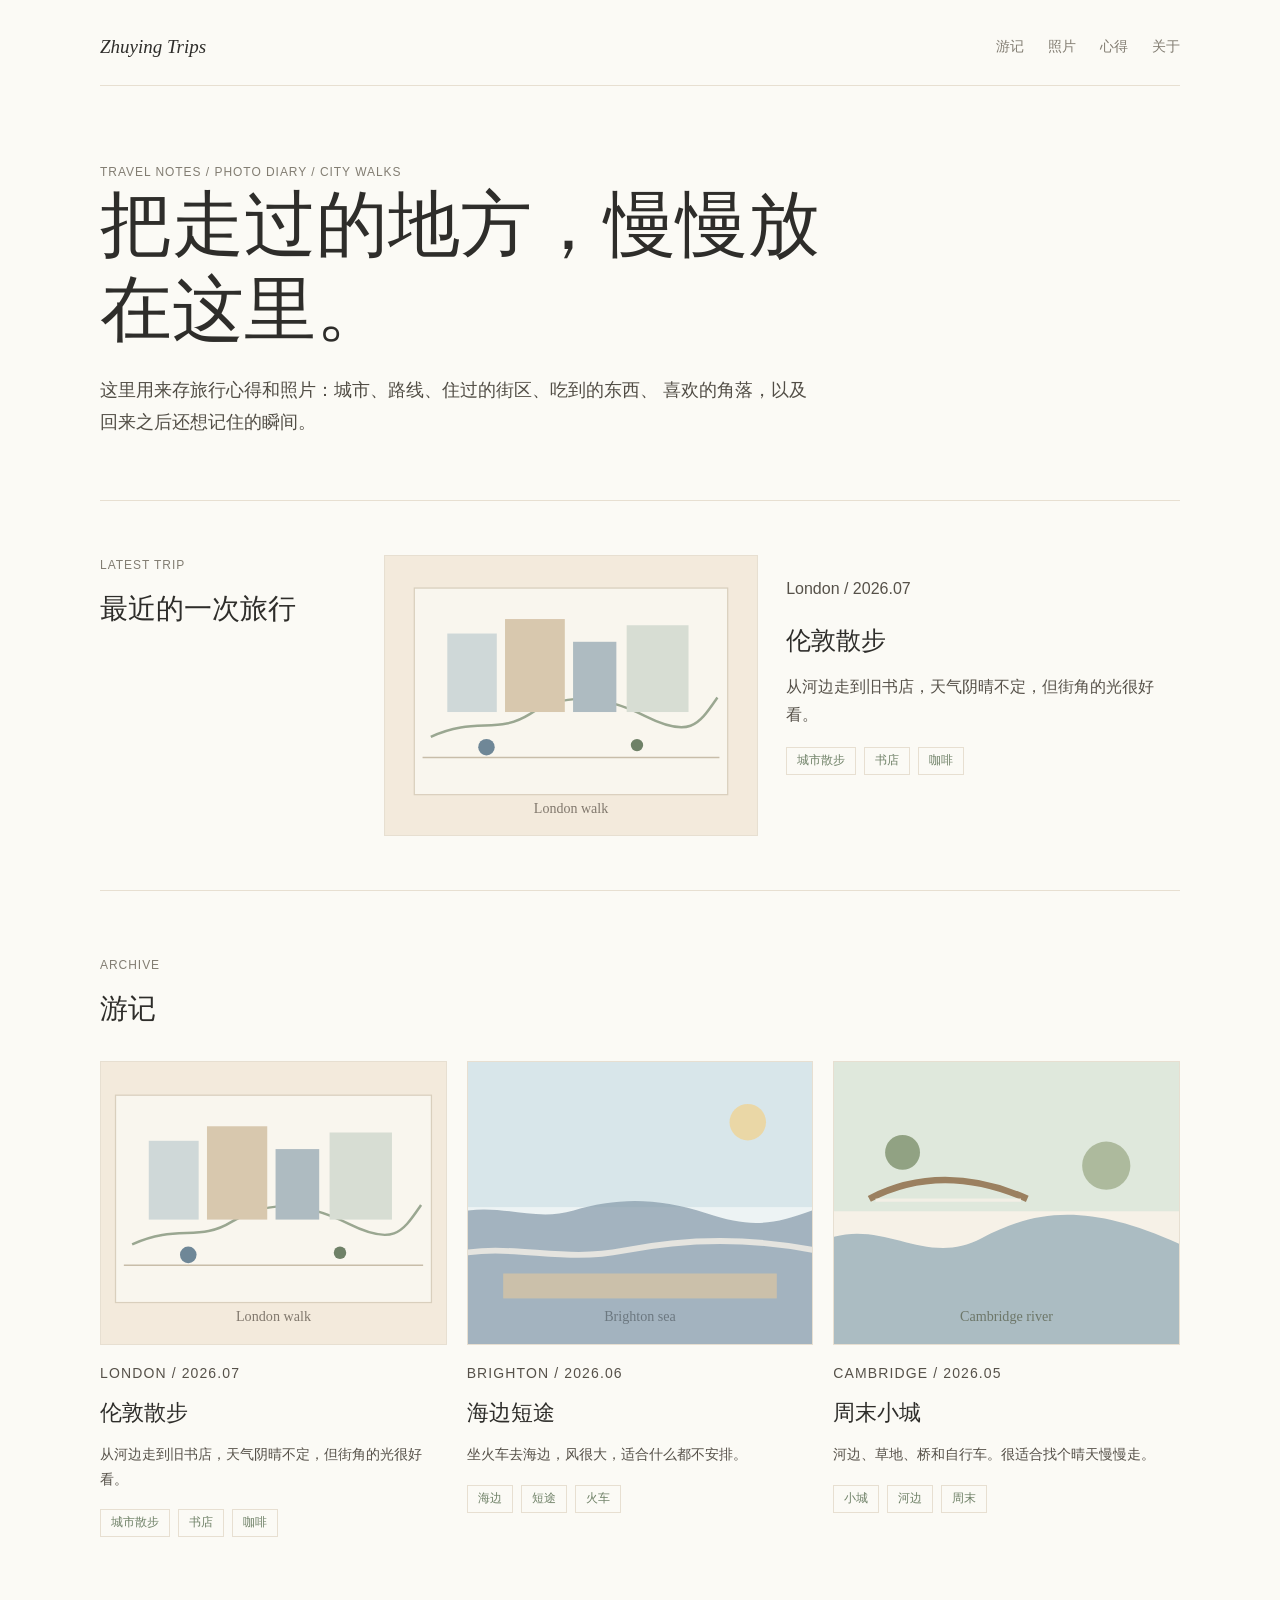
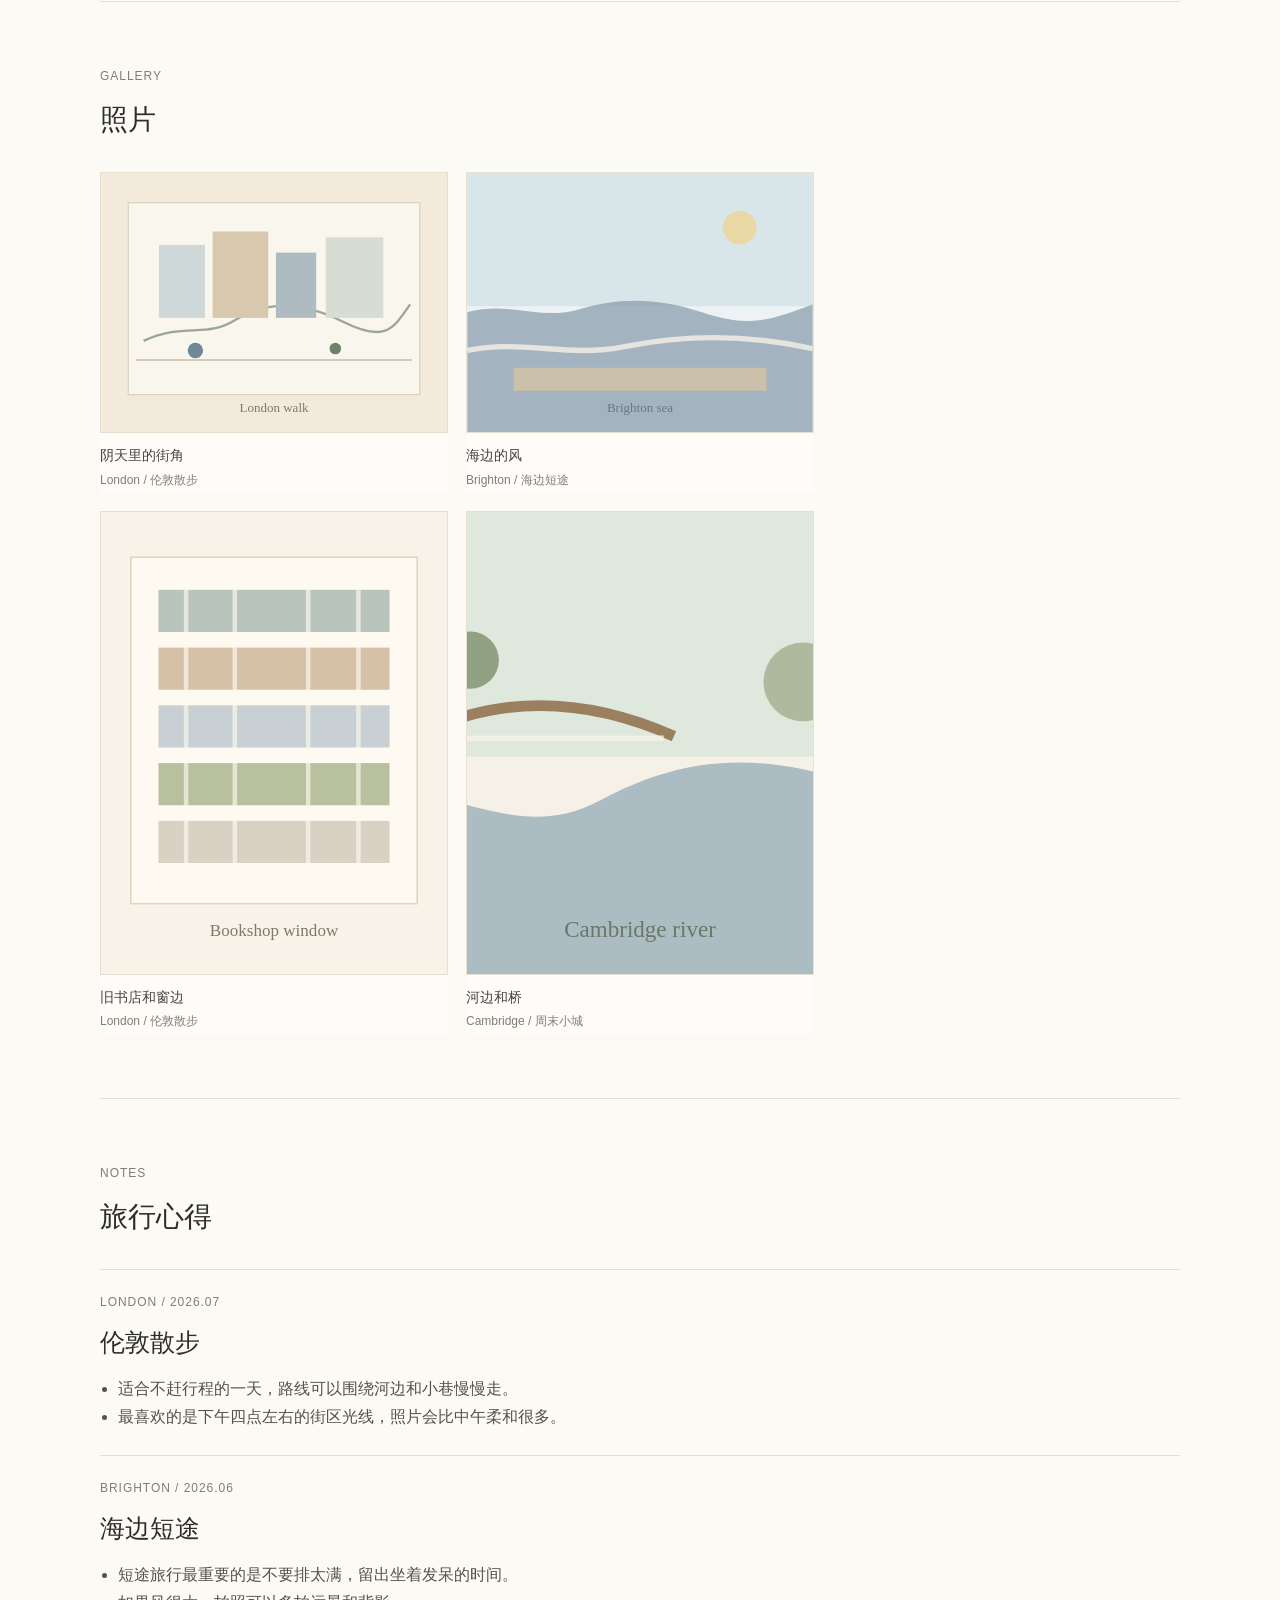
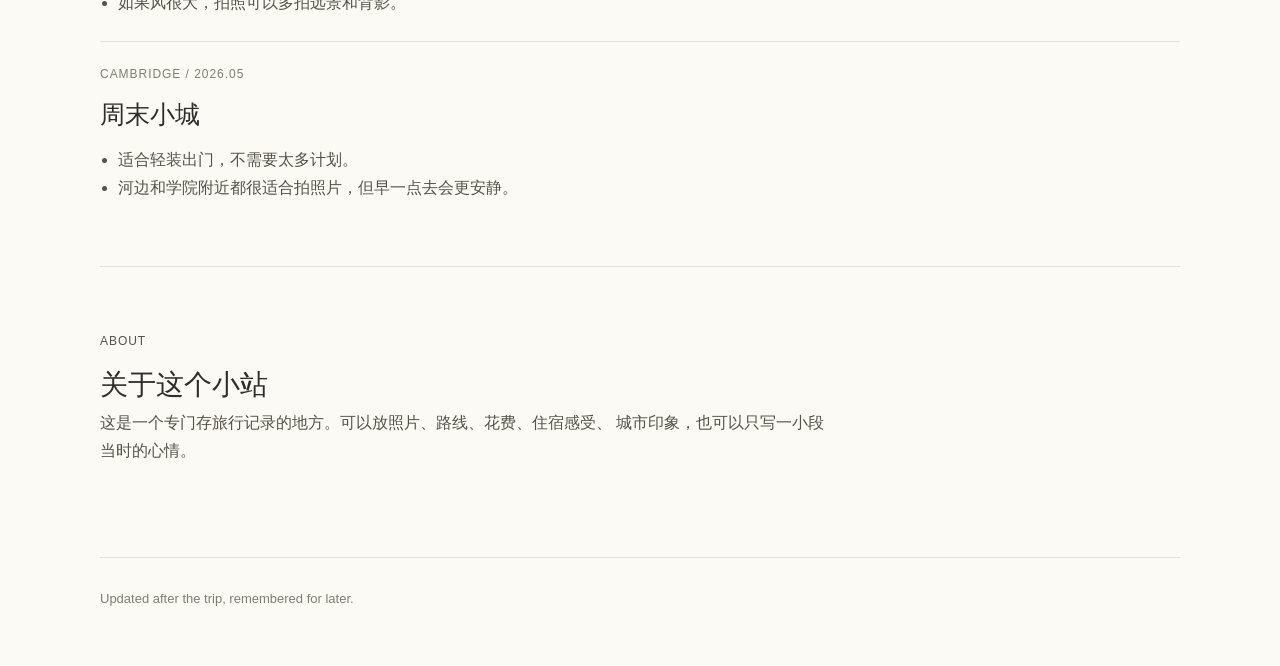
==== travel-journal-site/index.html @ ec0b60fd "Add files via upload" ====
<!doctype html>
<html lang="zh-CN">
  <head>
    <meta charset="utf-8">
    <meta name="viewport" content="width=device-width, initial-scale=1">
    <title>朱颖的旅行笔记</title>
    <meta
      name="description"
      content="记录旅行心得、城市散步、照片和路上的小发现。"
    >
    <link rel="stylesheet" href="./styles.css">
  </head>
  <body>
    <header class="site-header">
      <a class="brand" href="./index.html">Zhuying Trips</a>
      <nav aria-label="主导航">
        <a href="#trips">游记</a>
        <a href="#gallery">照片</a>
        <a href="#notes">心得</a>
        <a href="#about">关于</a>
      </nav>
    </header>

    <main>
      <section class="hero" aria-labelledby="hero-title">
        <p class="eyebrow">Travel notes / photo diary / city walks</p>
        <h1 id="hero-title">把走过的地方，慢慢放在这里。</h1>
        <p class="hero-text">
          这里用来存旅行心得和照片：城市、路线、住过的街区、吃到的东西、
          喜欢的角落，以及回来之后还想记住的瞬间。
        </p>
      </section>

      <section class="featured" aria-labelledby="featured-title">
        <div>
          <p class="eyebrow">Latest trip</p>
          <h2 id="featured-title">最近的一次旅行</h2>
        </div>
        <article class="feature-card" id="featured-trip"></article>
      </section>

      <section class="section" id="trips" aria-labelledby="trips-title">
        <div class="section-head">
          <p class="eyebrow">Archive</p>
          <h2 id="trips-title">游记</h2>
        </div>
        <div class="trip-grid" id="trip-grid"></div>
      </section>

      <section class="section" id="gallery" aria-labelledby="gallery-title">
        <div class="section-head">
          <p class="eyebrow">Gallery</p>
          <h2 id="gallery-title">照片</h2>
        </div>
        <div class="photo-wall" id="photo-wall"></div>
      </section>

      <section class="section notes-section" id="notes" aria-labelledby="notes-title">
        <div class="section-head">
          <p class="eyebrow">Notes</p>
          <h2 id="notes-title">旅行心得</h2>
        </div>
        <div class="note-list" id="note-list"></div>
      </section>

      <section class="about" id="about" aria-labelledby="about-title">
        <p class="eyebrow">About</p>
        <h2 id="about-title">关于这个小站</h2>
        <p>
          这是一个专门存旅行记录的地方。可以放照片、路线、花费、住宿感受、
          城市印象，也可以只写一小段当时的心情。
        </p>
      </section>
    </main>

    <footer class="footer">
      <p>Updated after the trip, remembered for later.</p>
    </footer>

    <script src="./data/trips.js"></script>
    <script src="./script.js"></script>
  </body>
</html>
---- travel-journal-site/styles.css ----
:root {
  --paper: #fbfaf5;
  --ink: #2e2d2a;
  --muted: #827d72;
  --line: #e7dfd1;
  --soft: #f2eadc;
  --green: #6f8167;
  --blue: #6f8797;
  --max: 1080px;
  --serif: "Songti SC", "Noto Serif CJK SC", "STSong", "SimSun", serif;
  --sans:
    "PingFang SC", "Hiragino Sans GB", "Microsoft YaHei",
    -apple-system, BlinkMacSystemFont, "Segoe UI", sans-serif;
}

* {
  box-sizing: border-box;
}

html {
  scroll-behavior: smooth;
}

body {
  margin: 0;
  background: var(--paper);
  color: var(--ink);
  font-family: var(--sans);
  line-height: 1.75;
}

a {
  color: inherit;
  text-decoration: none;
}

img {
  display: block;
  max-width: 100%;
}

.site-header {
  width: min(var(--max), calc(100% - 36px));
  margin: 0 auto;
  padding: 30px 0 22px;
  display: flex;
  align-items: center;
  justify-content: space-between;
  border-bottom: 1px solid var(--line);
}

.brand {
  font-family: Georgia, "Times New Roman", var(--serif);
  font-size: 19px;
  font-style: italic;
}

nav {
  display: flex;
  gap: 24px;
  color: var(--muted);
  font-size: 14px;
}

nav a:hover {
  color: var(--green);
}

main {
  width: min(var(--max), calc(100% - 36px));
  margin: 0 auto;
}

.hero {
  padding: 76px 0 62px;
  border-bottom: 1px solid var(--line);
}

.eyebrow,
.meta {
  margin: 0;
  color: var(--muted);
  font-size: 12px;
  letter-spacing: 0.08em;
  text-transform: uppercase;
}

h1,
h2,
h3,
p {
  margin-top: 0;
}

h1 {
  max-width: 760px;
  margin-bottom: 22px;
  font-family: var(--serif);
  font-size: clamp(38px, 6vw, 72px);
  font-weight: 400;
  line-height: 1.18;
}

.hero-text {
  max-width: 720px;
  margin-bottom: 0;
  color: #514d45;
  font-size: 18px;
}

.featured {
  padding: 54px 0;
  display: grid;
  grid-template-columns: 240px 1fr;
  gap: 44px;
  border-bottom: 1px solid var(--line);
}

h2 {
  margin: 8px 0 0;
  font-family: var(--serif);
  font-size: 28px;
  font-weight: 400;
}

.feature-card {
  display: grid;
  grid-template-columns: minmax(260px, 0.95fr) 1fr;
  gap: 28px;
  align-items: stretch;
}

.feature-card img,
.trip-card img,
.photo-card img {
  width: 100%;
  height: 100%;
  object-fit: cover;
  background: var(--soft);
  border: 1px solid var(--line);
}

.feature-card img {
  aspect-ratio: 4 / 3;
}

.feature-copy {
  padding: 20px 0;
}

.feature-copy h3,
.trip-card h3,
.note-item h3 {
  margin: 8px 0 10px;
  font-family: var(--serif);
  font-size: 25px;
  font-weight: 400;
}

.feature-copy p,
.trip-card p,
.note-item li,
.about p {
  color: #565149;
}

.tags {
  display: flex;
  flex-wrap: wrap;
  gap: 8px;
  margin-top: 18px;
}

.tags span {
  padding: 2px 10px 3px;
  border: 1px solid var(--line);
  color: var(--green);
  font-size: 12px;
}

.section {
  padding: 64px 0;
  border-bottom: 1px solid var(--line);
}

.section-head {
  margin-bottom: 28px;
}

.trip-grid {
  display: grid;
  grid-template-columns: repeat(3, 1fr);
  gap: 20px;
}

.trip-card {
  display: grid;
  grid-template-rows: auto 1fr;
  gap: 16px;
}

.trip-card img {
  aspect-ratio: 1 / 0.82;
}

.trip-card h3 {
  font-size: 22px;
}

.trip-card p {
  margin-bottom: 0;
  font-size: 14px;
}

.photo-wall {
  columns: 3 240px;
  column-gap: 18px;
}

.photo-card {
  break-inside: avoid;
  margin: 0 0 18px;
  background: rgba(255, 255, 255, 0.35);
}

.photo-card img {
  aspect-ratio: 4 / 3;
}

.photo-card:nth-child(2n) img {
  aspect-ratio: 3 / 4;
}

.photo-card figcaption {
  padding: 10px 0 2px;
  display: flex;
  flex-direction: column;
  gap: 2px;
  color: #48443e;
  font-size: 14px;
}

.photo-card small {
  color: var(--muted);
  font-size: 12px;
}

.note-list {
  display: grid;
  gap: 24px;
}

.note-item {
  padding-top: 22px;
  border-top: 1px solid var(--line);
}

.note-item ul {
  margin: 0;
  padding-left: 1.15em;
}

.about {
  max-width: 740px;
  padding: 64px 0 76px;
}

.footer {
  width: min(var(--max), calc(100% - 36px));
  margin: 0 auto;
  padding: 30px 0 42px;
  color: var(--muted);
  border-top: 1px solid var(--line);
  font-size: 13px;
}

@media (max-width: 760px) {
  .site-header {
    align-items: flex-start;
    flex-direction: column;
    gap: 16px;
  }

  nav {
    width: 100%;
    justify-content: space-between;
    gap: 12px;
  }

  .hero {
    padding: 54px 0;
  }

  .featured,
  .feature-card,
  .trip-grid {
    grid-template-columns: 1fr;
  }

  .featured {
    gap: 24px;
  }
}
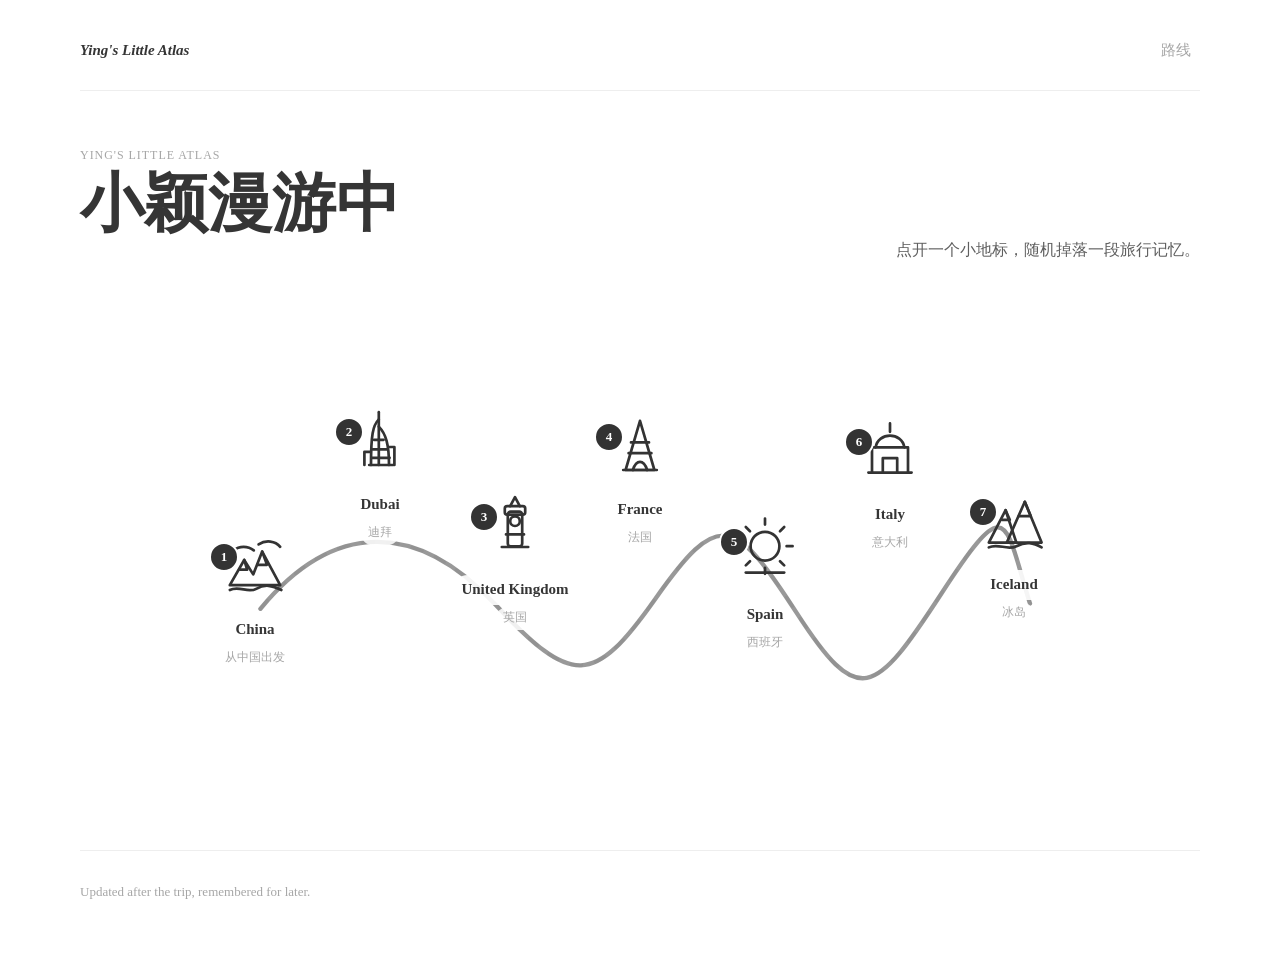
==== commit 215ce989: "Add files via upload" ====
--- a/travel-journal-site/index.html
+++ b/travel-journal-site/index.html
@@ -3,7 +3,7 @@
   <head>
     <meta charset="utf-8">
     <meta name="viewport" content="width=device-width, initial-scale=1">
-    <title>朱颖的旅行笔记</title>
+    <title>Ying's Little Atlas - 小颖漫游中</title>
     <meta
       name="description"
       content="记录旅行心得、城市散步、照片和路上的小发现。"
@@ -12,64 +12,25 @@
   </head>
   <body>
     <header class="site-header">
-      <a class="brand" href="./index.html">Zhuying Trips</a>
+      <a class="brand" href="./index.html">Ying's Little Atlas</a>
       <nav aria-label="主导航">
-        <a href="#trips">游记</a>
-        <a href="#gallery">照片</a>
-        <a href="#notes">心得</a>
-        <a href="#about">关于</a>
+        <a href="./index.html">路线</a>
       </nav>
     </header>
 
     <main>
-      <section class="hero" aria-labelledby="hero-title">
-        <p class="eyebrow">Travel notes / photo diary / city walks</p>
-        <h1 id="hero-title">把走过的地方，慢慢放在这里。</h1>
-        <p class="hero-text">
-          这里用来存旅行心得和照片：城市、路线、住过的街区、吃到的东西、
-          喜欢的角落，以及回来之后还想记住的瞬间。
-        </p>
-      </section>
-
-      <section class="featured" aria-labelledby="featured-title">
-        <div>
-          <p class="eyebrow">Latest trip</p>
-          <h2 id="featured-title">最近的一次旅行</h2>
+      <section class="map-section top-map" id="map-view" aria-labelledby="map-title">
+        <div class="map-intro">
+          <div>
+            <p class="eyebrow">Ying's Little Atlas</p>
+            <h1 id="map-title">小颖漫游中</h1>
+          </div>
+          <p>
+            点开一个小地标，随机掉落一段旅行记忆。
+          </p>
+          <span class="scroll-hint">向下滑，继续漫游</span>
         </div>
-        <article class="feature-card" id="featured-trip"></article>
-      </section>
-
-      <section class="section" id="trips" aria-labelledby="trips-title">
-        <div class="section-head">
-          <p class="eyebrow">Archive</p>
-          <h2 id="trips-title">游记</h2>
-        </div>
-        <div class="trip-grid" id="trip-grid"></div>
-      </section>
-
-      <section class="section" id="gallery" aria-labelledby="gallery-title">
-        <div class="section-head">
-          <p class="eyebrow">Gallery</p>
-          <h2 id="gallery-title">照片</h2>
-        </div>
-        <div class="photo-wall" id="photo-wall"></div>
-      </section>
-
-      <section class="section notes-section" id="notes" aria-labelledby="notes-title">
-        <div class="section-head">
-          <p class="eyebrow">Notes</p>
-          <h2 id="notes-title">旅行心得</h2>
-        </div>
-        <div class="note-list" id="note-list"></div>
-      </section>
-
-      <section class="about" id="about" aria-labelledby="about-title">
-        <p class="eyebrow">About</p>
-        <h2 id="about-title">关于这个小站</h2>
-        <p>
-          这是一个专门存旅行记录的地方。可以放照片、路线、花费、住宿感受、
-          城市印象，也可以只写一小段当时的心情。
-        </p>
+        <div class="travel-map" id="travel-map" aria-label="旅行地点地图"></div>
       </section>
     </main>
 
@@ -77,6 +38,14 @@
       <p>Updated after the trip, remembered for later.</p>
     </footer>
 
+    <div class="lightbox" id="lightbox" hidden>
+      <button class="lightbox-close" type="button" aria-label="关闭照片">×</button>
+      <img src="" alt="">
+      <p></p>
+    </div>
+
+    <button class="back-top" id="back-top" type="button" aria-label="回到顶部">↑</button>
+
     <script src="./data/trips.js"></script>
     <script src="./script.js"></script>
   </body>
--- a/travel-journal-site/styles.css
+++ b/travel-journal-site/styles.css
@@ -1,13 +1,19 @@
 :root {
-  --paper: #fbfaf5;
-  --ink: #2e2d2a;
-  --muted: #827d72;
-  --line: #e7dfd1;
-  --soft: #f2eadc;
-  --green: #6f8167;
-  --blue: #6f8797;
-  --max: 1080px;
+  --paper: #ffffff;
+  --ink: #353535;
+  --muted: #a6a6a6;
+  --line: #eeeeee;
+  --soft: #f8f8f6;
+  --green: #9caf88;
+  --blue: #9aadb5;
+  --pink: #c98d8d;
+  --yellow: #c9d96f;
+  --peach: #d8b18c;
+  --max: 1120px;
   --serif: "Songti SC", "Noto Serif CJK SC", "STSong", "SimSun", serif;
+  --hand:
+    "Kaiti SC", "STKaiti", "KaiTi", "YuKyokasho", "Songti SC",
+    "Noto Serif CJK SC", serif;
   --sans:
     "PingFang SC", "Hiragino Sans GB", "Microsoft YaHei",
     -apple-system, BlinkMacSystemFont, "Segoe UI", sans-serif;
@@ -25,7 +31,7 @@
   margin: 0;
   background: var(--paper);
   color: var(--ink);
-  font-family: var(--sans);
+  font-family: var(--hand);
   line-height: 1.75;
 }
 
@@ -39,10 +45,19 @@
   max-width: 100%;
 }
 
+button,
+input {
+  font: inherit;
+}
+
+button {
+  color: inherit;
+}
+
 .site-header {
   width: min(var(--max), calc(100% - 36px));
   margin: 0 auto;
-  padding: 30px 0 22px;
+  padding: 34px 0 24px;
   display: flex;
   align-items: center;
   justify-content: space-between;
@@ -50,20 +65,34 @@
 }
 
 .brand {
-  font-family: Georgia, "Times New Roman", var(--serif);
-  font-size: 19px;
+  font-family: Georgia, "Times New Roman", var(--hand);
+  font-size: 15px;
   font-style: italic;
+  font-weight: 600;
+  color: var(--ink);
 }
 
 nav {
   display: flex;
   gap: 24px;
   color: var(--muted);
-  font-size: 14px;
-}
-
+  font-family: var(--hand);
+  font-size: 15px;
+}
+
+.nav-button,
+nav a {
+  padding: 3px 9px;
+  border: 0;
+  border-radius: 999px;
+  background: transparent;
+  cursor: pointer;
+}
+
+nav .nav-button:hover,
 nav a:hover {
-  color: var(--green);
+  color: var(--ink);
+  background: transparent;
 }
 
 main {
@@ -72,8 +101,26 @@
 }
 
 .hero {
-  padding: 76px 0 62px;
+  position: relative;
+  padding: 58px 0 62px;
   border-bottom: 1px solid var(--line);
+}
+
+.hero::after {
+  content: "";
+  position: absolute;
+  right: 4%;
+  bottom: 46px;
+  width: 140px;
+  height: 92px;
+  border: 2px solid rgba(239, 154, 162, 0.55);
+  border-radius: 48% 52% 45% 55%;
+  transform: rotate(-8deg);
+  background:
+    radial-gradient(circle at 28% 34%, rgba(111, 155, 119, 0.34) 0 8px, transparent 9px),
+    radial-gradient(circle at 64% 58%, rgba(114, 169, 200, 0.34) 0 7px, transparent 8px),
+    rgba(255, 255, 255, 0.28);
+  pointer-events: none;
 }
 
 .eyebrow,
@@ -95,10 +142,11 @@
 h1 {
   max-width: 760px;
   margin-bottom: 22px;
-  font-family: var(--serif);
-  font-size: clamp(38px, 6vw, 72px);
-  font-weight: 400;
+  font-family: var(--hand);
+  font-size: clamp(34px, 5vw, 64px);
+  font-weight: 650;
   line-height: 1.18;
+  color: var(--ink);
 }
 
 .hero-text {
@@ -108,6 +156,34 @@
   font-size: 18px;
 }
 
+.hero-stickers {
+  display: flex;
+  flex-wrap: wrap;
+  gap: 10px;
+  margin-top: 26px;
+}
+
+.hero-stickers span {
+  padding: 5px 12px;
+  border: 1px solid var(--line);
+  border-radius: 999px;
+  background: rgba(255, 255, 255, 0.55);
+  color: #765d50;
+  font-family: Georgia, "Times New Roman", var(--serif);
+  font-size: 13px;
+  transform: rotate(-2deg);
+}
+
+.hero-stickers span:nth-child(2) {
+  background: rgba(114, 169, 200, 0.16);
+  transform: rotate(1.5deg);
+}
+
+.hero-stickers span:nth-child(3) {
+  background: rgba(239, 154, 162, 0.15);
+  transform: rotate(-1deg);
+}
+
 .featured {
   padding: 54px 0;
   display: grid;
@@ -118,9 +194,9 @@
 
 h2 {
   margin: 8px 0 0;
-  font-family: var(--serif);
-  font-size: 28px;
-  font-weight: 400;
+  font-family: var(--hand);
+  font-size: 24px;
+  font-weight: 650;
 }
 
 .feature-card {
@@ -128,6 +204,11 @@
   grid-template-columns: minmax(260px, 0.95fr) 1fr;
   gap: 28px;
   align-items: stretch;
+  padding: 18px;
+  border: 1px solid var(--line);
+  border-radius: 18px;
+  background: rgba(255, 255, 255, 0.48);
+  box-shadow: 0 14px 36px rgba(105, 82, 58, 0.08);
 }
 
 .feature-card img,
@@ -138,6 +219,7 @@
   object-fit: cover;
   background: var(--soft);
   border: 1px solid var(--line);
+  border-radius: 14px;
 }
 
 .feature-card img {
@@ -172,9 +254,11 @@
 }
 
 .tags span {
-  padding: 2px 10px 3px;
-  border: 1px solid var(--line);
-  color: var(--green);
+  padding: 3px 10px 4px;
+  border: 1px solid rgba(111, 155, 119, 0.24);
+  border-radius: 999px;
+  background: rgba(111, 155, 119, 0.1);
+  color: #557d5d;
   font-size: 12px;
 }
 
@@ -185,31 +269,465 @@
 
 .section-head {
   margin-bottom: 28px;
-}
-
-.trip-grid {
+  display: flex;
+  align-items: flex-end;
+  justify-content: space-between;
+  gap: 28px;
+}
+
+.tools {
+  width: min(100%, 520px);
+  display: grid;
+  gap: 12px;
+}
+
+.top-map {
+  min-height: auto;
+  padding: 54px 0 38px;
+  display: grid;
+  grid-template-rows: auto auto;
+  border-bottom: 0;
+}
+
+.map-intro {
+  margin-bottom: 30px;
+  display: flex;
+  align-items: flex-end;
+  justify-content: space-between;
+  gap: 34px;
+}
+
+.map-intro p:not(.eyebrow) {
+  max-width: 460px;
+  margin: 0;
+  color: #5f5f5f;
+  font-size: 16px;
+}
+
+.scroll-hint {
+  display: none;
+}
+
+.travel-map {
+  position: relative;
+  width: min(1040px, 100%);
+  min-height: 500px;
+  margin: 18px auto 0;
+  overflow: hidden;
+  border: 0;
+  border-radius: 0;
+  background: transparent;
+  box-shadow: none;
+}
+
+.route-line {
+  position: absolute;
+  left: 0;
+  top: 6%;
+  width: 100%;
+  height: 88%;
+  fill: none;
+  stroke-linecap: round;
+}
+
+.route-line-mobile {
+  display: none;
+}
+
+.route-line path {
+  filter: drop-shadow(0 6px 0 rgba(255, 255, 255, 0.78));
+}
+
+.route-base {
+  stroke: rgba(0, 0, 0, 0.06);
+  stroke-width: 3.5;
+  stroke-dasharray: 10 14;
+}
+
+.route-progress {
+  stroke: rgba(53, 53, 53, 0.5);
+  stroke-width: 4.2;
+  stroke-dasharray: 100;
+  stroke-dashoffset: 100;
+  animation: route-draw 8.2s ease-in-out 0.25s forwards;
+}
+
+.travel-map:not(.route-started) .route-progress {
+  animation: none;
+  stroke-dashoffset: 100;
+}
+
+.route-stop {
+  position: absolute;
+  z-index: 5;
+  width: 136px;
+  min-height: 150px;
+  display: grid;
+  justify-items: center;
+  gap: 2px;
+  padding: 0;
+  border: 0;
+  background: transparent;
+  transform: translate(-50%, -58%);
+  cursor: pointer;
+  opacity: 0;
+  animation: stop-pop 0.42s cubic-bezier(0.2, 0.9, 0.2, 1.25) forwards;
+}
+
+.travel-map:not(.route-started) .route-stop {
+  animation: none;
+  opacity: 0;
+}
+
+.stop-1 {
+  animation-delay: 0.65s;
+}
+
+.stop-2 {
+  animation-delay: 1.55s;
+}
+
+.stop-3 {
+  animation-delay: 2.65s;
+}
+
+.stop-4 {
+  animation-delay: 3.8s;
+}
+
+.stop-5 {
+  animation-delay: 5s;
+}
+
+.stop-6 {
+  animation-delay: 6.2s;
+}
+
+.stop-7 {
+  animation-delay: 7.35s;
+}
+
+.stop-number {
+  position: absolute;
+  left: 22px;
+  top: 22px;
+  z-index: 2;
+  width: 30px;
+  height: 30px;
+  display: grid;
+  place-items: center;
+  border: 2px solid #fff;
+  border-radius: 50%;
+  background: #333;
+  box-shadow: none;
+  color: #fff;
+  font-size: 13px;
+  font-weight: 700;
+}
+
+.landmark {
+  width: 92px;
+  height: 92px;
+  display: grid;
+  place-items: center;
+  border: 0;
+  border-radius: 0;
+  background: transparent;
+  box-shadow: none;
+}
+
+.landmark svg {
+  width: 72px;
+  height: 72px;
+  fill: none;
+  stroke: #333;
+  stroke-width: 4.5;
+  stroke-linecap: round;
+  stroke-linejoin: round;
+}
+
+.route-stop strong {
+  padding: 1px 8px 2px;
+  border-radius: 999px;
+  background: rgba(255, 255, 255, 0.9);
+  color: var(--ink);
+  font-size: 15px;
+}
+
+.route-stop small {
+  color: var(--muted);
+  font-family: Georgia, "Times New Roman", var(--hand);
+  font-size: 12px;
+  padding: 0 7px 1px;
+  border-radius: 999px;
+  background: rgba(255, 255, 255, 0.86);
+}
+
+.route-stop:hover .landmark,
+.route-stop:focus-visible .landmark {
+  transform: translateY(-4px) rotate(-2deg);
+}
+
+.route-stop:hover .stop-number,
+.route-stop:focus-visible .stop-number {
+  background: var(--green);
+  box-shadow: none;
+}
+
+@keyframes route-draw {
+  to {
+    stroke-dashoffset: 0;
+  }
+}
+
+@keyframes stop-pop {
+  0% {
+    opacity: 0;
+    transform: translate(-50%, -48%) scale(0.72) rotate(-4deg);
+  }
+
+  100% {
+    opacity: 1;
+    transform: translate(-50%, -58%) scale(1) rotate(0deg);
+  }
+}
+
+@keyframes hint-bounce {
+  0%,
+  100% {
+    opacity: 0.45;
+    transform: rotate(45deg) translateY(-2px);
+  }
+
+  50% {
+    opacity: 1;
+    transform: rotate(45deg) translate(3px, 1px);
+  }
+}
+
+.tools input {
+  width: 100%;
+  padding: 10px 12px;
+  border: 1px solid var(--line);
+  border-radius: 999px;
+  background: rgba(255, 255, 255, 0.62);
+  color: var(--ink);
+  outline: none;
+}
+
+.tools input:focus {
+  border-color: var(--green);
+}
+
+.filter-row {
+  display: flex;
+  flex-wrap: wrap;
+  gap: 8px;
+}
+
+.filter-row button,
+.text-button {
+  border: 1px solid var(--line);
+  border-radius: 999px;
+  background: rgba(255, 255, 255, 0.52);
+  cursor: pointer;
+}
+
+.filter-row button {
+  padding: 3px 10px;
+  color: var(--muted);
+  font-size: 12px;
+}
+
+.filter-row button.active,
+.filter-row button:hover,
+.text-button:hover {
+  color: #624739;
+  border-color: var(--yellow);
+  background: rgba(246, 200, 107, 0.24);
+}
+
+.text-button {
+  width: fit-content;
+  margin-top: 18px;
+  padding: 5px 12px;
+  color: var(--muted);
+  font-size: 13px;
+}
+
+.place-list {
+  display: grid;
+  gap: 22px;
+}
+
+.detail-view {
+  padding: 44px 0 76px;
+}
+
+.back-map {
+  margin-bottom: 24px;
+  padding: 0;
+  border: 0;
+  border-radius: 0;
+  background: transparent;
+  color: var(--muted);
+  cursor: pointer;
+}
+
+.back-map:hover {
+  color: var(--ink);
+  border-color: transparent;
+  background: transparent;
+}
+
+.place-detail {
+  display: grid;
+  gap: 34px;
+}
+
+.detail-hero {
+  display: grid;
+  grid-template-columns: minmax(280px, 0.9fr) minmax(280px, 1.1fr);
+  gap: 30px;
+  align-items: center;
+  padding: 0 0 38px;
+  border: 1px solid var(--line);
+  border-width: 0 0 1px;
+  border-radius: 0;
+  background: transparent;
+  box-shadow: none;
+}
+
+.detail-hero img {
+  width: 100%;
+  aspect-ratio: 4 / 3;
+  object-fit: cover;
+  border: 0;
+  border-radius: 0;
+  background: var(--soft);
+}
+
+.detail-hero h1 {
+  margin-bottom: 14px;
+}
+
+.detail-section {
+  padding: 34px 0;
+  border: 1px solid var(--line);
+  border-width: 0 0 1px;
+  border-radius: 0;
+  background: transparent;
+}
+
+.detail-gallery {
   display: grid;
   grid-template-columns: repeat(3, 1fr);
-  gap: 20px;
-}
-
-.trip-card {
-  display: grid;
-  grid-template-rows: auto 1fr;
-  gap: 16px;
-}
-
-.trip-card img {
-  aspect-ratio: 1 / 0.82;
-}
-
-.trip-card h3 {
-  font-size: 22px;
-}
-
-.trip-card p {
-  margin-bottom: 0;
-  font-size: 14px;
+  gap: 14px;
+  margin-top: 18px;
+}
+
+.detail-gallery button {
+  padding: 0;
+  border: 0;
+  border-radius: 0;
+  background: transparent;
+  cursor: zoom-in;
+}
+
+.detail-gallery img {
+  width: 100%;
+  aspect-ratio: 4 / 3;
+  object-fit: cover;
+  border-radius: 0;
+  background: var(--soft);
+}
+
+.detail-gallery span {
+  display: block;
+  padding-top: 8px;
+  color: var(--muted);
+  font-size: 13px;
+  text-align: left;
+}
+
+.detail-notes {
+  margin: 16px 0 0;
+  padding-left: 1.2em;
+  color: #5f5f5f;
+}
+
+.place-card {
+  display: grid;
+  grid-template-columns: minmax(220px, 0.9fr) minmax(260px, 1.1fr) minmax(180px, 0.8fr);
+  gap: 22px;
+  align-items: stretch;
+  padding: 14px;
+  border: 1px solid var(--line);
+  border-radius: 22px;
+  background: rgba(255, 255, 255, 0.56);
+  box-shadow: 0 12px 30px rgba(105, 82, 58, 0.08);
+  scroll-margin-top: 24px;
+  transition: border-color 180ms ease, box-shadow 180ms ease, transform 180ms ease;
+}
+
+.place-card:nth-child(2n) {
+  transform: rotate(0.25deg);
+}
+
+.place-card:nth-child(2n + 1) {
+  transform: rotate(-0.2deg);
+}
+
+.place-card.is-highlighted {
+  border-color: var(--pink);
+  box-shadow: 0 0 0 6px rgba(239, 154, 162, 0.16), 0 14px 34px rgba(105, 82, 58, 0.1);
+}
+
+.place-cover img,
+.place-preview img {
+  width: 100%;
+  height: 100%;
+  object-fit: cover;
+  border: 1px solid var(--line);
+  border-radius: 16px;
+  background: var(--soft);
+}
+
+.place-cover img {
+  aspect-ratio: 4 / 3;
+}
+
+.place-copy {
+  padding: 10px 0;
+}
+
+.place-copy h3 {
+  margin: 8px 0 10px;
+  font-family: var(--serif);
+  font-size: 28px;
+  font-weight: 400;
+}
+
+.place-copy p {
+  color: #565149;
+}
+
+.place-preview {
+  display: grid;
+  grid-template-columns: repeat(2, 1fr);
+  gap: 8px;
+}
+
+.place-preview button,
+.dialog-gallery button {
+  padding: 0;
+  border: 0;
+  background: transparent;
+  cursor: zoom-in;
+}
+
+.place-preview button:first-child {
+  grid-row: span 2;
 }
 
 .photo-wall {
@@ -220,7 +738,25 @@
 .photo-card {
   break-inside: avoid;
   margin: 0 0 18px;
-  background: rgba(255, 255, 255, 0.35);
+  padding: 10px 10px 12px;
+  border: 1px solid var(--line);
+  border-radius: 14px;
+  background: rgba(255, 255, 255, 0.72);
+  box-shadow: 0 10px 24px rgba(105, 82, 58, 0.08);
+  transform: rotate(-0.4deg);
+}
+
+.photo-card:nth-child(2n) {
+  transform: rotate(0.55deg);
+}
+
+.photo-card button {
+  display: block;
+  width: 100%;
+  padding: 0;
+  border: 0;
+  background: transparent;
+  cursor: zoom-in;
 }
 
 .photo-card img {
@@ -251,8 +787,10 @@
 }
 
 .note-item {
-  padding-top: 22px;
-  border-top: 1px solid var(--line);
+  padding: 22px;
+  border: 1px solid var(--line);
+  border-radius: 18px;
+  background: rgba(255, 255, 255, 0.46);
 }
 
 .note-item ul {
@@ -263,6 +801,14 @@
 .about {
   max-width: 740px;
   padding: 64px 0 76px;
+}
+
+.about h2::after,
+.section-head h2::after {
+  content: " ✦";
+  color: var(--pink);
+  font-family: var(--sans);
+  font-size: 0.72em;
 }
 
 .footer {
@@ -274,6 +820,141 @@
   font-size: 13px;
 }
 
+.empty-state {
+  margin: 26px 0 0;
+  color: var(--muted);
+}
+
+.trip-dialog {
+  width: min(720px, calc(100% - 34px));
+  padding: 34px;
+  border: 1px solid var(--line);
+  border-radius: 20px;
+  background: var(--paper);
+  color: var(--ink);
+}
+
+.trip-dialog::backdrop {
+  background: rgba(46, 45, 42, 0.28);
+}
+
+.dialog-close,
+.lightbox-close,
+.back-top {
+  border: 1px solid var(--line);
+  border-radius: 999px;
+  background: rgba(255, 248, 236, 0.95);
+  cursor: pointer;
+}
+
+.dialog-close {
+  position: absolute;
+  top: 12px;
+  right: 12px;
+  width: 32px;
+  height: 32px;
+  font-size: 22px;
+  line-height: 1;
+}
+
+.trip-dialog h2 {
+  margin-bottom: 12px;
+  font-size: 34px;
+}
+
+.trip-dialog h3 {
+  margin: 30px 0 10px;
+  font-family: var(--serif);
+  font-size: 22px;
+  font-weight: 400;
+}
+
+.trip-dialog ul {
+  margin: 0;
+  padding-left: 1.2em;
+  color: #565149;
+}
+
+.dialog-gallery {
+  margin-top: 24px;
+  display: grid;
+  grid-template-columns: repeat(3, 1fr);
+  gap: 12px;
+}
+
+.dialog-gallery img {
+  width: 100%;
+  aspect-ratio: 4 / 3;
+  object-fit: cover;
+  border: 1px solid var(--line);
+  border-radius: 14px;
+  background: var(--soft);
+}
+
+.dialog-gallery span {
+  display: block;
+  padding-top: 6px;
+  color: var(--muted);
+  font-size: 12px;
+  text-align: left;
+}
+
+.lightbox {
+  position: fixed;
+  inset: 0;
+  z-index: 10;
+  padding: 54px 18px 34px;
+  display: grid;
+  place-items: center;
+  background: rgba(46, 45, 42, 0.82);
+}
+
+.lightbox[hidden] {
+  display: none;
+}
+
+.lightbox img {
+  max-height: 78vh;
+  width: auto;
+  border: 1px solid rgba(255, 255, 255, 0.28);
+  background: var(--soft);
+}
+
+.lightbox p {
+  margin: 14px 0 0;
+  color: #f8f3e8;
+  font-size: 14px;
+}
+
+.lightbox-close {
+  position: fixed;
+  top: 18px;
+  right: 18px;
+  width: 38px;
+  height: 38px;
+  font-size: 24px;
+}
+
+.modal-open {
+  overflow: hidden;
+}
+
+.back-top {
+  position: fixed;
+  right: 18px;
+  bottom: 18px;
+  width: 38px;
+  height: 38px;
+  opacity: 0;
+  pointer-events: none;
+  transition: opacity 180ms ease;
+}
+
+.back-top.visible {
+  opacity: 1;
+  pointer-events: auto;
+}
+
 @media (max-width: 760px) {
   .site-header {
     align-items: flex-start;
@@ -293,11 +974,201 @@
 
   .featured,
   .feature-card,
-  .trip-grid {
+  .place-card {
     grid-template-columns: 1fr;
   }
 
   .featured {
     gap: 24px;
   }
-}
+
+  .section-head {
+    align-items: flex-start;
+    flex-direction: column;
+  }
+
+  .top-map {
+    padding-top: 44px;
+  }
+
+  .map-intro {
+    align-items: flex-start;
+    flex-direction: column;
+    gap: 16px;
+    margin-bottom: 42px;
+  }
+
+  .map-intro h1 {
+    margin-bottom: 0;
+    font-size: 44px;
+    line-height: 1.15;
+  }
+
+  .map-intro p:not(.eyebrow) {
+    max-width: 310px;
+    font-size: 17px;
+  }
+
+  .scroll-hint {
+    display: inline-flex;
+    align-items: center;
+    gap: 8px;
+    margin-top: 4px;
+    color: var(--muted);
+    font-size: 14px;
+  }
+
+  .scroll-hint::after {
+    content: "";
+    width: 7px;
+    height: 7px;
+    border-right: 1.5px solid currentColor;
+    border-bottom: 1.5px solid currentColor;
+    transform: rotate(45deg) translateY(-2px);
+    animation: hint-bounce 1.5s ease-in-out infinite;
+  }
+
+  .travel-map {
+    width: min(360px, 100%);
+    min-height: 920px;
+    margin-top: 28px;
+    overflow: visible;
+  }
+
+  .route-line {
+    display: none;
+  }
+
+  .route-line-mobile {
+    position: absolute;
+    left: 0;
+    top: 0;
+    width: 100%;
+    height: 100%;
+    display: block;
+    fill: none;
+    stroke-linecap: round;
+    pointer-events: none;
+  }
+
+  .route-line-mobile path {
+    filter: drop-shadow(0 6px 0 rgba(255, 255, 255, 0.78));
+  }
+
+  .route-stop {
+    position: absolute;
+    width: 118px;
+    min-height: 120px;
+    gap: 0;
+    transform: translate(-50%, -54%);
+    opacity: 0;
+    animation: stop-pop 0.42s cubic-bezier(0.2, 0.9, 0.2, 1.25) forwards;
+  }
+
+  .stop-1 {
+    left: 26% !important;
+    top: 8% !important;
+    animation-delay: 0.35s;
+  }
+
+  .stop-2 {
+    left: 70% !important;
+    top: 17% !important;
+    animation-delay: 1.15s;
+  }
+
+  .stop-3 {
+    left: 32% !important;
+    top: 31% !important;
+    animation-delay: 1.95s;
+  }
+
+  .stop-4 {
+    left: 68% !important;
+    top: 43% !important;
+    animation-delay: 2.75s;
+  }
+
+  .stop-5 {
+    left: 30% !important;
+    top: 58% !important;
+    animation-delay: 3.55s;
+  }
+
+  .stop-6 {
+    left: 70% !important;
+    top: 71% !important;
+    animation-delay: 4.35s;
+  }
+
+  .stop-7 {
+    left: 42% !important;
+    top: 87% !important;
+    animation-delay: 5.15s;
+  }
+
+  .landmark {
+    width: 82px;
+    height: 82px;
+    grid-row: auto;
+  }
+
+  .landmark svg {
+    width: 64px;
+    height: 64px;
+  }
+
+  .stop-number {
+    left: 18px;
+    top: 16px;
+    width: 28px;
+    height: 28px;
+  }
+
+  .route-stop strong {
+    font-size: 14px;
+  }
+
+  .route-stop small {
+    font-size: 11px;
+  }
+
+  .tools {
+    width: 100%;
+  }
+
+  .place-preview,
+  .dialog-gallery,
+  .detail-gallery {
+    grid-template-columns: 1fr 1fr;
+  }
+
+  .detail-hero {
+    grid-template-columns: 1fr;
+  }
+
+  .detail-section {
+    padding: 20px;
+  }
+}
+
+@media (prefers-reduced-motion: reduce) {
+  .route-progress,
+  .route-line-mobile .route-progress,
+  .route-stop {
+    animation: none;
+  }
+
+  .route-progress,
+  .route-line-mobile .route-progress {
+    stroke-dashoffset: 0;
+  }
+
+  .route-stop {
+    opacity: 1;
+  }
+
+  .scroll-hint::after {
+    animation: none;
+  }
+}
